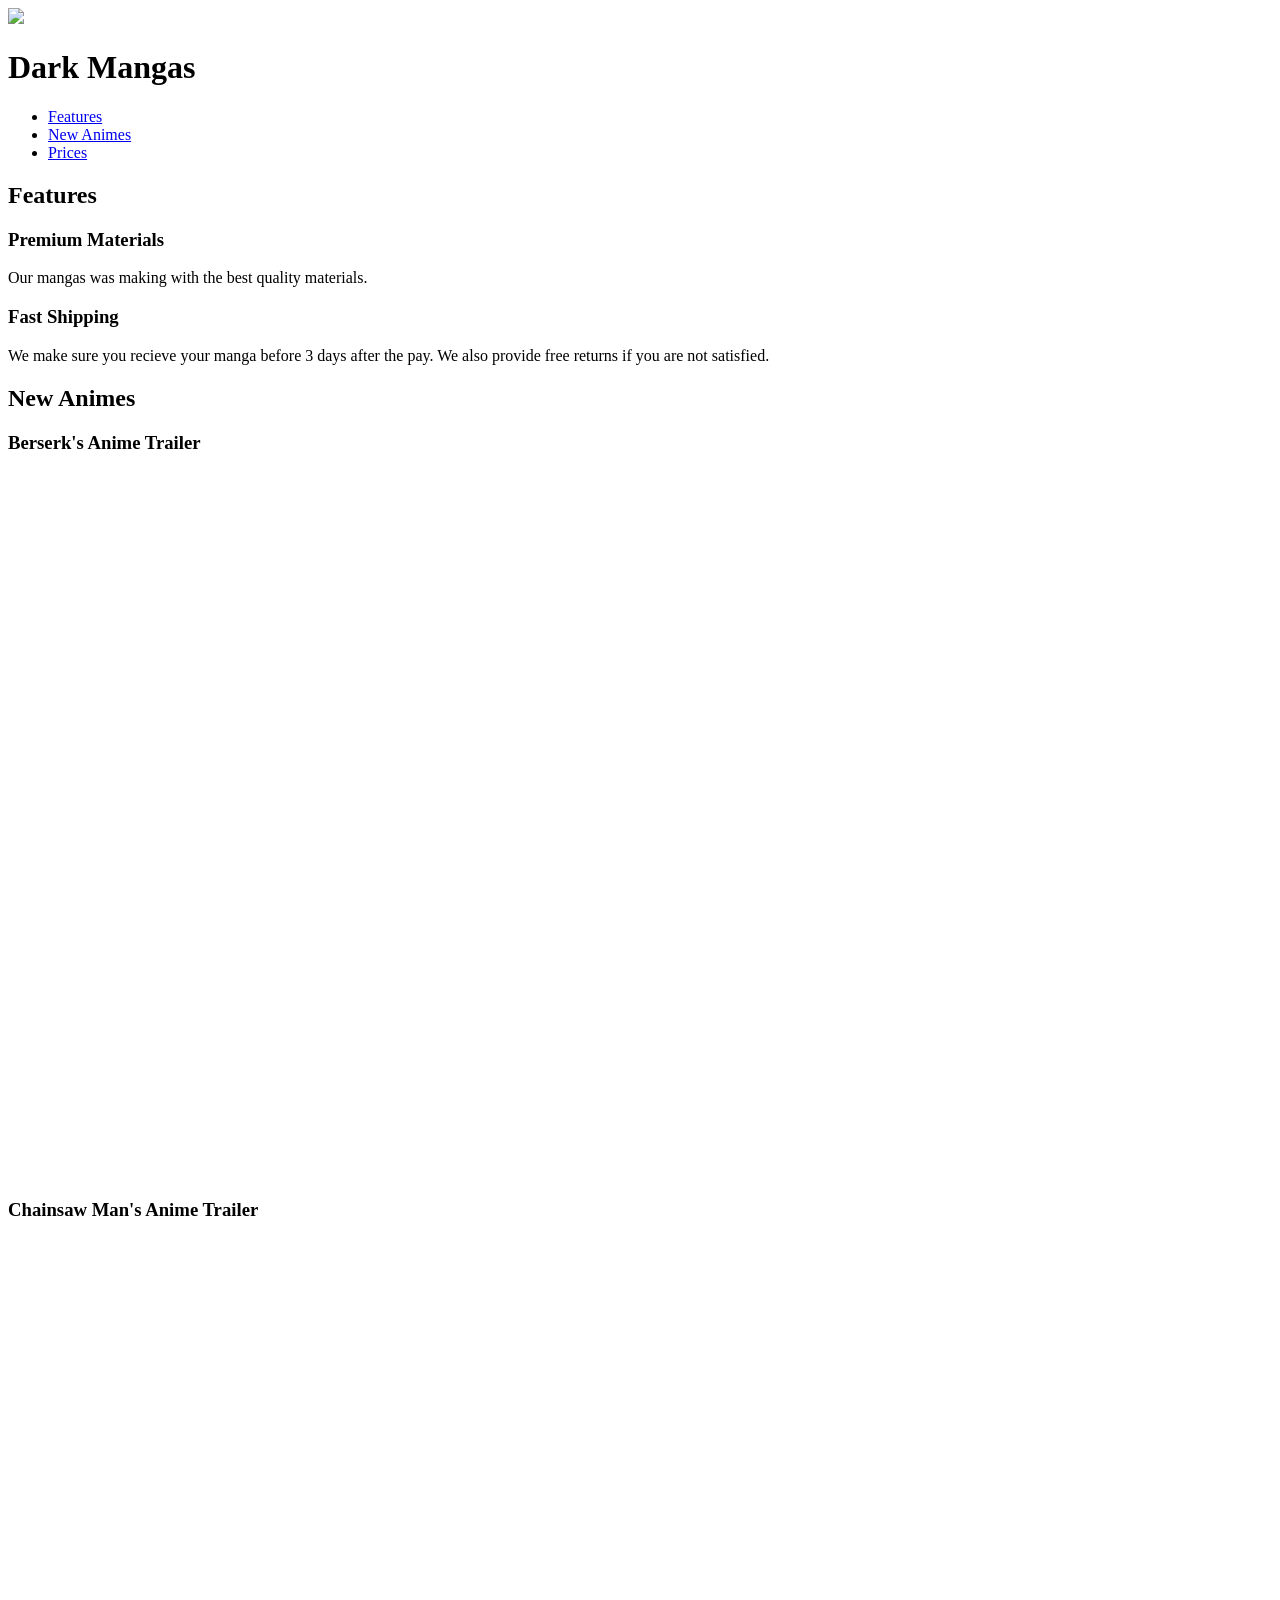
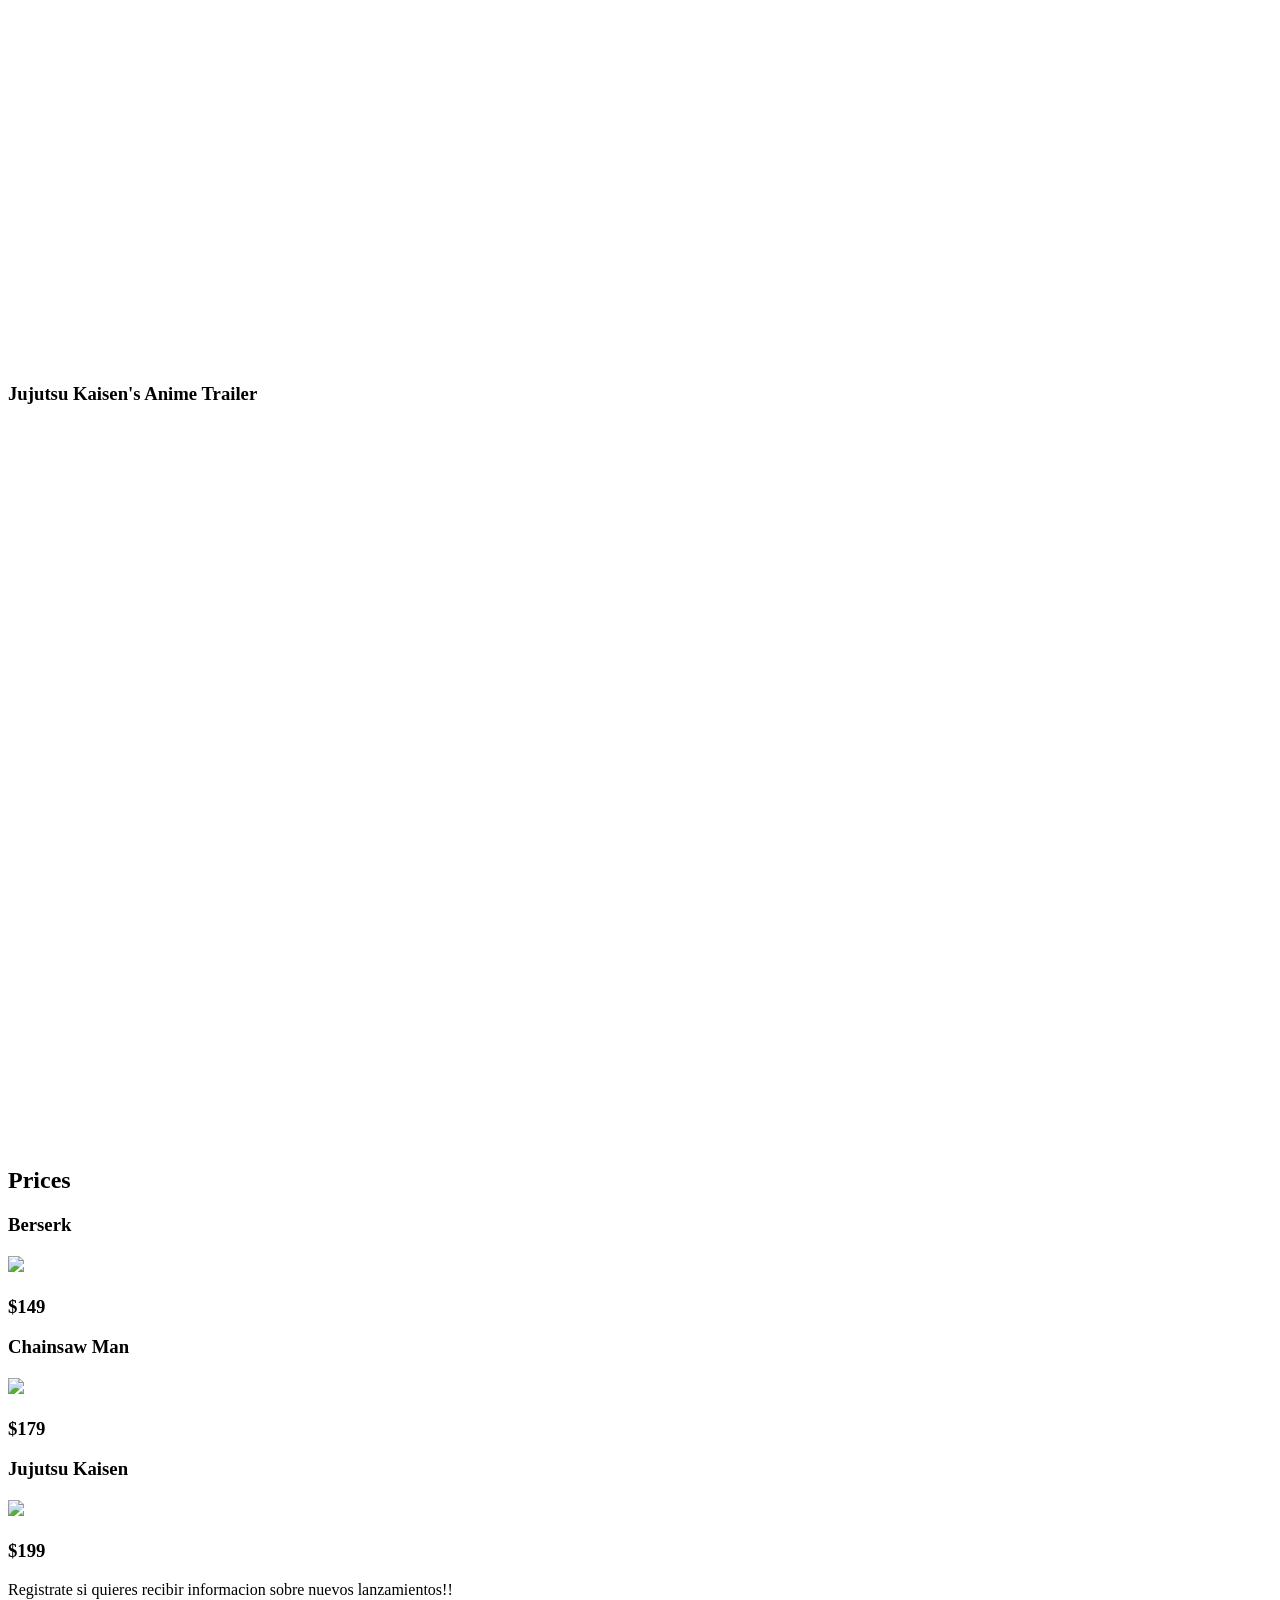
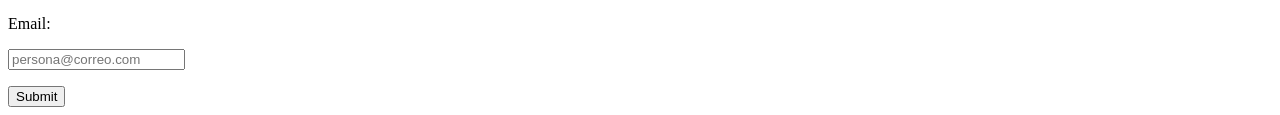
==== index.html @ f26cb859 "Rename mangas/mangas.html to index.html" ====
<!DOCTYPE html>
<html lang="en">
  <head>
    <meta charset="UTF-8">
    <meta http-equiv="X-UA-Compatible" content="IE=edge">
    <meta name="viewport" content="width=device-width, initial-scale=1.0">
    <title>
     Dark Mangas 
    </title>
    <link rel="stylesheet" href="mangas.css">
  </head>
  <body>
    <header id="header">
      <div class="titulo">
      <img id="header-img" src="https://i.pinimg.com/564x/a1/e4/4b/a1e44b229d422308aee03bdebfaa7f56.jpg" /><h1 class="principal">Dark Mangas</h1>
      </div>
      <nav id="nav-bar">
        <ul>
        <li>
          <a class="nav-link"href="#Features">Features</a>
        </li>
        <li>
          <a class="nav-link" href="#New-Animes">New Animes</a>
        </li>
        <li>
          <a class="nav-link" href="#Prices">Prices</a>
        </li>
        </ul>
    </nav>
    </header>
    <section id="Features">
      <div>
        <h2>Features</h2>
         <div class="material">
           <h3>Premium Materials</h3>
           <p>Our mangas was making with the best quality materials.</p>
         </div>
         <div class="material">
           <h3>Fast Shipping</h3>
           <p>We make sure you recieve your manga before 3 days after the pay. We also provide free returns if you are not satisfied.</p>
          </div>
      </div>
    </section>
    <section id="New-Animes">
      <div>
       <h2>New Animes</h2>
        <div class="anime-1">
          <h3>Berserk's Anime Trailer</h3>
          <div class="video-container">
            <iframe id="video" class="youtube-player" width="1280" height="704" src="https://www.youtube.com/embed/0MIw4xzxcTU" title="Berserk 2016 Official Trailer" frameborder="0" allow="accelerometer; autoplay; clipboard-write; encrypted-media; gyroscope; picture-in-picture; web-share" allowfullscreen></iframe>
          </div>
        </div>
        <div class="anime-1">
          <h3>Chainsaw Man's Anime Trailer</h3>
          <div class="video-container">
            <iframe id="video" class="youtube-player" width="1280" height="720" src="https://www.youtube.com/embed/l96zmDlWCBk" title="Chainsaw Man | OFFICIAL TRAILER" frameborder="0" allow="accelerometer; autoplay; clipboard-write; encrypted-media; gyroscope; picture-in-picture; web-share" allowfullscreen></iframe>
          </div>
        </div>
        <div class="anime-1">
          <h3>Jujutsu Kaisen's Anime Trailer</h3>
          <div class="video-container">
            <iframe id="video" class="youtube-player" width="1280" height="720" src="https://www.youtube.com/embed/fDKmSkMOkIk" title="Jujutsu Kaisen Season 2 Trailer | Prime Video" frameborder="0" allow="accelerometer; autoplay; clipboard-write; encrypted-media; gyroscope; picture-in-picture; web-share" allowfullscreen></iframe>
          </div>
        </div>
      </div>
    </section>
    <section id="Prices">
      <div>
        <h2>Prices</h2>
         <div class="letra-manga">
          <h3>Berserk<h3>
          <img class="manga-1" src="https://i.pinimg.com/564x/07/7c/04/077c042c9160aa0b19a8ef7e3de77bd4.jpg" />
          <h3>$149</h3>
         </div>
         <div class="letra-manga">
          <h3>Chainsaw Man<h3>
          <img class="manga-1" src="https://i.pinimg.com/564x/fe/69/d4/fe69d4ca4d312f24728423c8c7cb9c7e.jpg" />
          <h3>$179</h3>
         </div>
         <div class="letra-manga">
          <h3>Jujutsu Kaisen<h3>
          <img class="manga-1" src="https://i.pinimg.com/564x/ef/7d/d3/ef7dd38773b3e0aad49e6b349e5a4619.jpg" />
          <h3>$199</h3>
         </div>
      </div>
      <form id="form" action="https://www.freecodecamp.com/email-submit">
        <div>
         <p>Registrate si quieres recibir informacion sobre nuevos lanzamientos!!</p>
         <p class="email">Email: </p><input id="email" placeholder="persona@correo.com" type="email" name="email">
        </div>
        <p></p>
        <div>
         <input id="submit" type="submit">
        </div>
      </form>
    </section>
  </body>
</html>
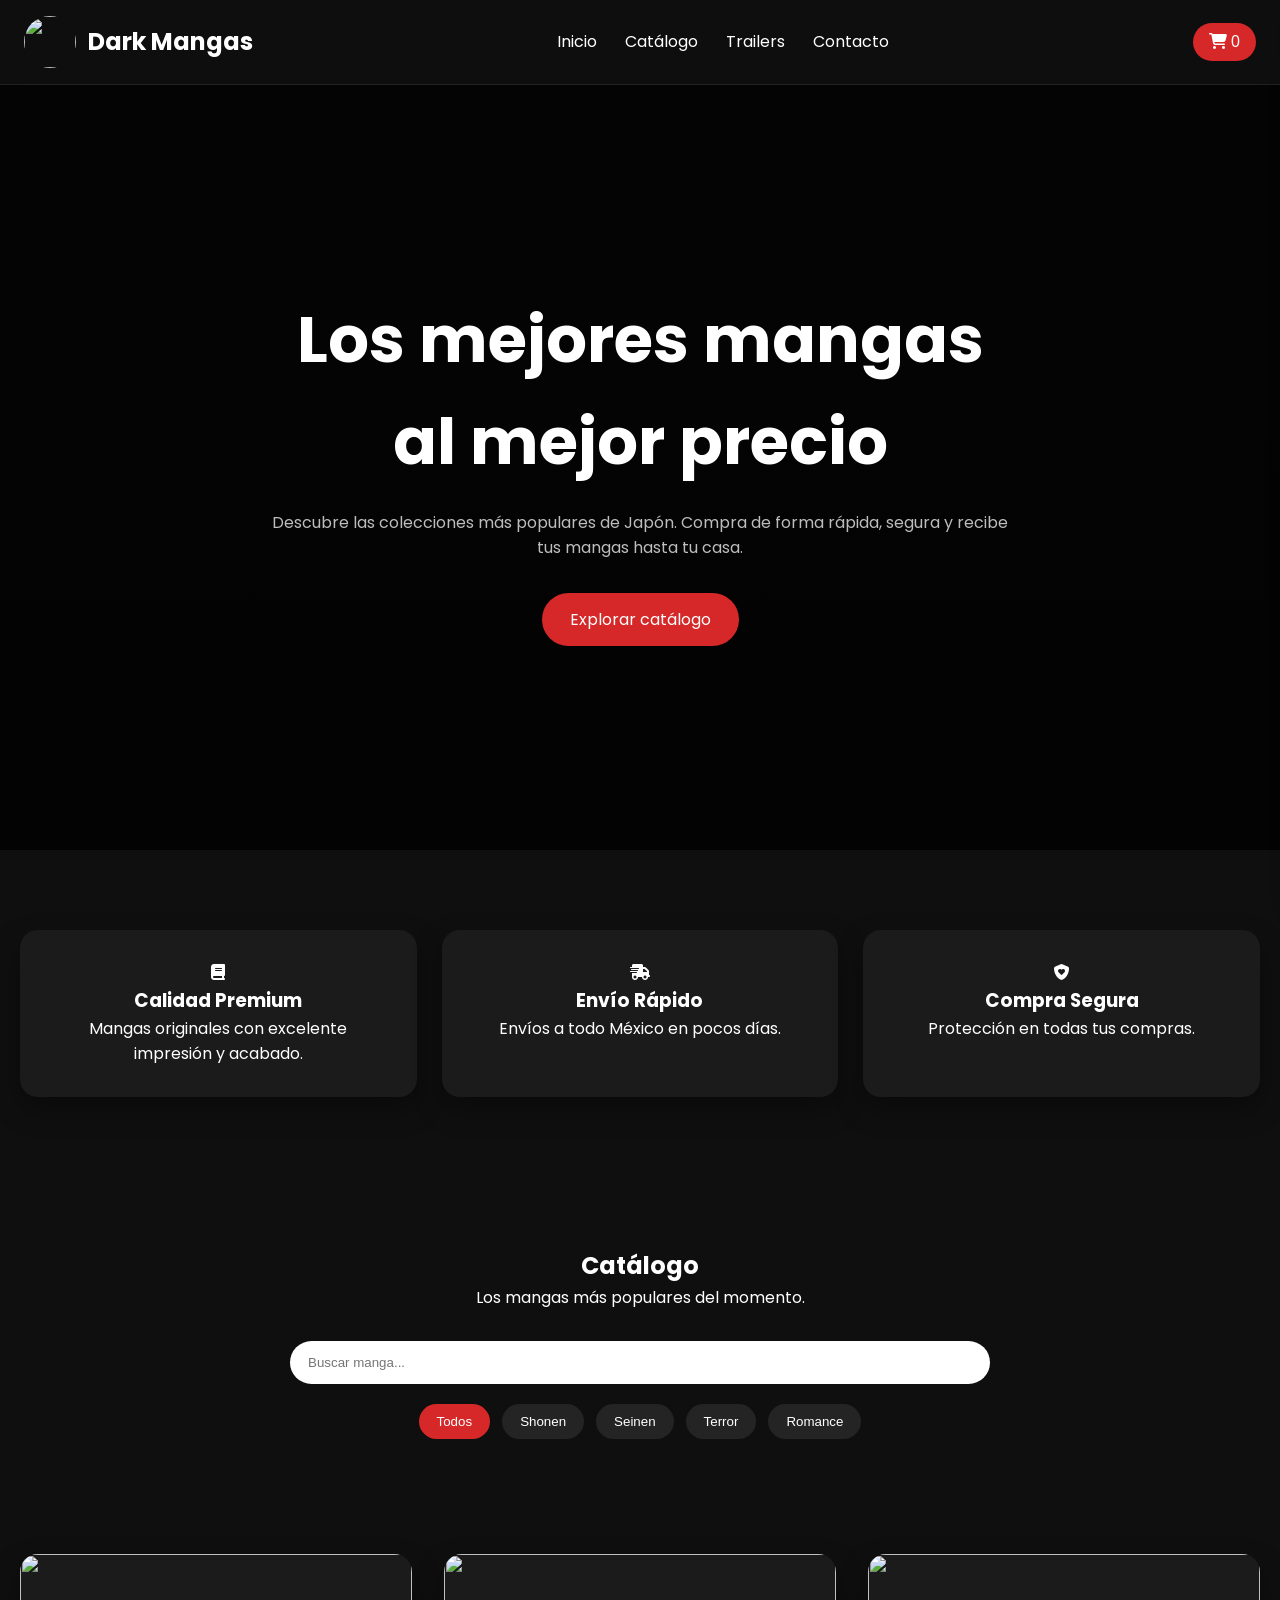
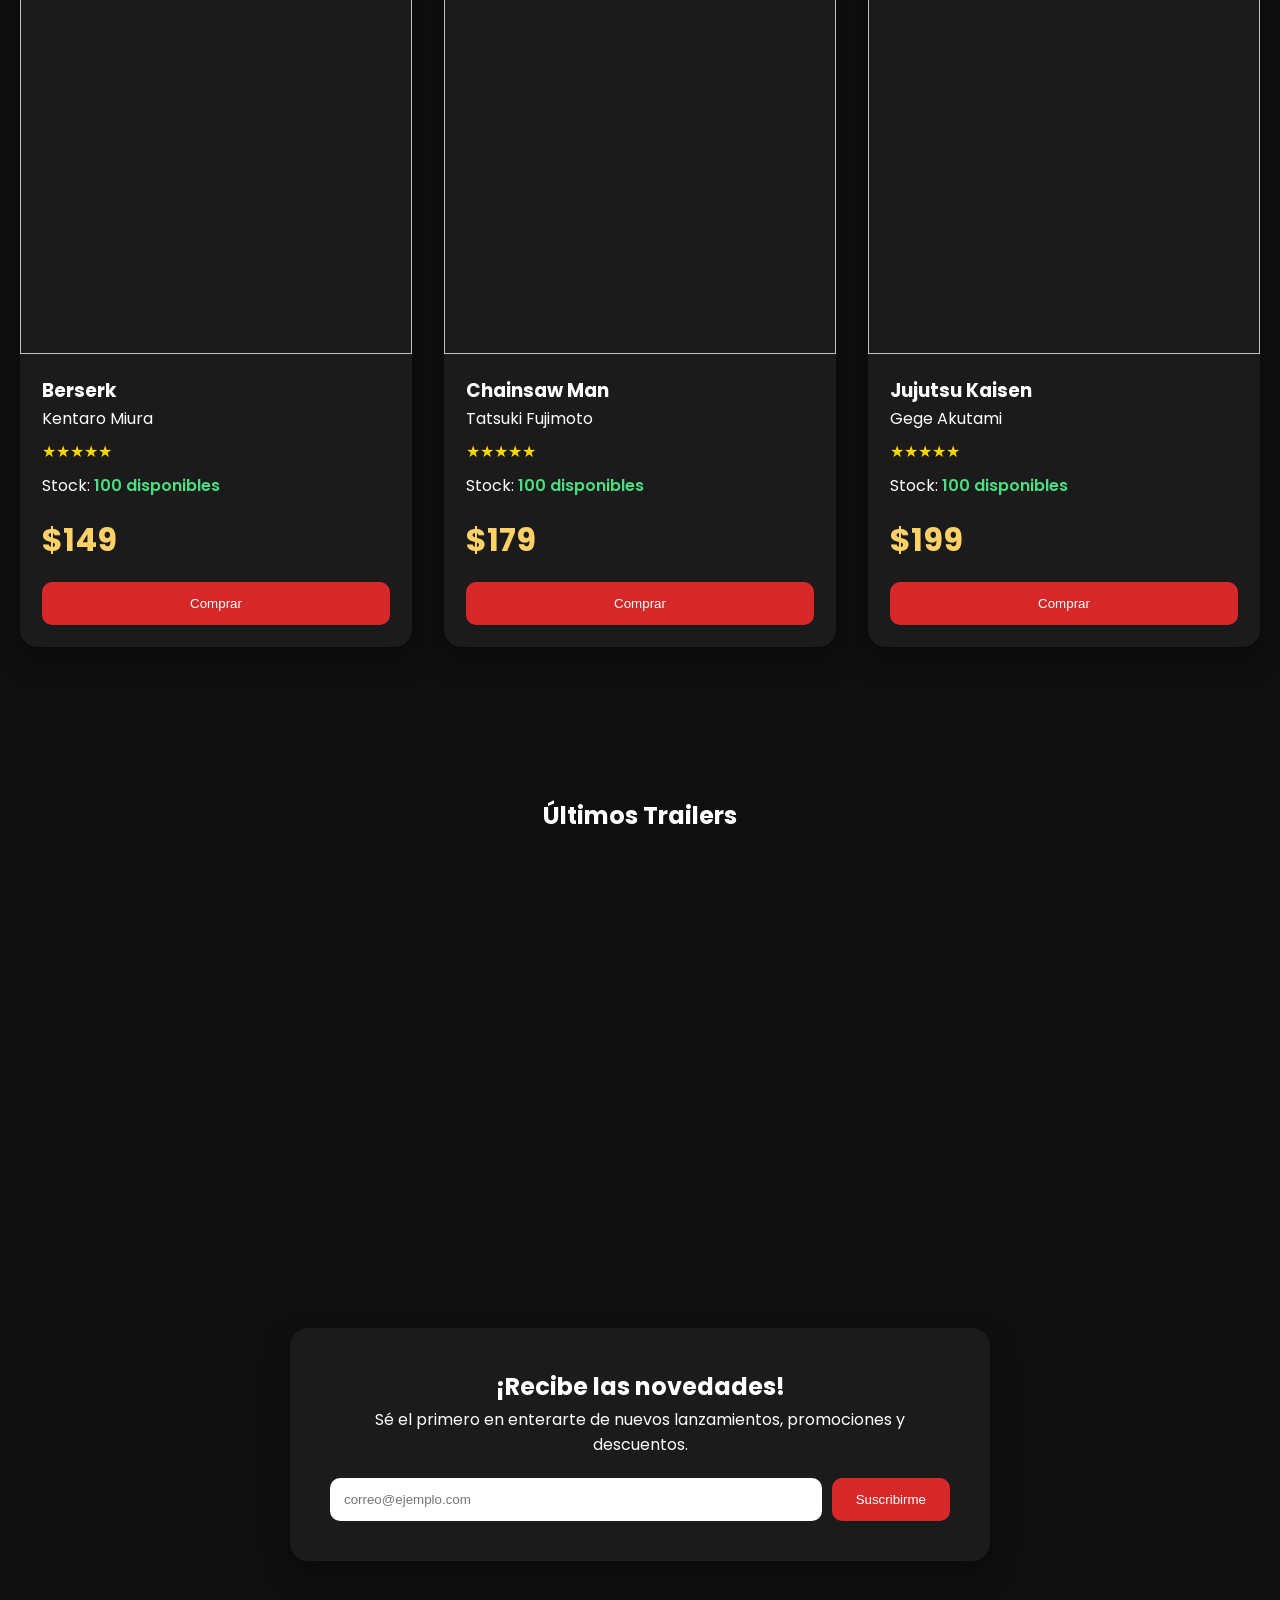
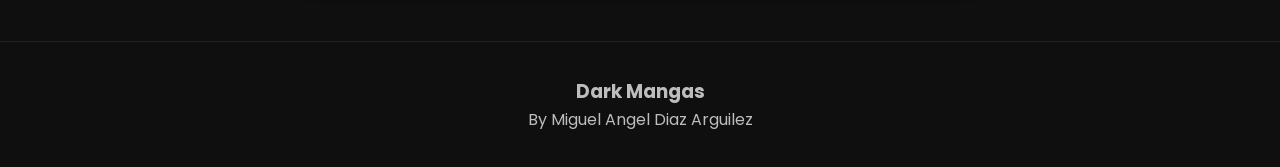
==== commit 13a10f71: "Add files via upload" ====
--- a/index.html
+++ b/index.html
@@ -1,98 +1,441 @@
-<!DOCTYPE html>
-<html lang="en">
-  <head>
-    <meta charset="UTF-8">
-    <meta http-equiv="X-UA-Compatible" content="IE=edge">
-    <meta name="viewport" content="width=device-width, initial-scale=1.0">
-    <title>
-     Dark Mangas 
-    </title>
-    <link rel="stylesheet" href="mangas.css">
-  </head>
-  <body>
-    <header id="header">
-      <div class="titulo">
-      <img id="header-img" src="https://i.pinimg.com/564x/a1/e4/4b/a1e44b229d422308aee03bdebfaa7f56.jpg" /><h1 class="principal">Dark Mangas</h1>
-      </div>
-      <nav id="nav-bar">
-        <ul>
-        <li>
-          <a class="nav-link"href="#Features">Features</a>
-        </li>
-        <li>
-          <a class="nav-link" href="#New-Animes">New Animes</a>
-        </li>
-        <li>
-          <a class="nav-link" href="#Prices">Prices</a>
-        </li>
-        </ul>
-    </nav>
-    </header>
-    <section id="Features">
-      <div>
-        <h2>Features</h2>
-         <div class="material">
-           <h3>Premium Materials</h3>
-           <p>Our mangas was making with the best quality materials.</p>
-         </div>
-         <div class="material">
-           <h3>Fast Shipping</h3>
-           <p>We make sure you recieve your manga before 3 days after the pay. We also provide free returns if you are not satisfied.</p>
-          </div>
-      </div>
-    </section>
-    <section id="New-Animes">
-      <div>
-       <h2>New Animes</h2>
-        <div class="anime-1">
-          <h3>Berserk's Anime Trailer</h3>
-          <div class="video-container">
-            <iframe id="video" class="youtube-player" width="1280" height="704" src="https://www.youtube.com/embed/0MIw4xzxcTU" title="Berserk 2016 Official Trailer" frameborder="0" allow="accelerometer; autoplay; clipboard-write; encrypted-media; gyroscope; picture-in-picture; web-share" allowfullscreen></iframe>
-          </div>
-        </div>
-        <div class="anime-1">
-          <h3>Chainsaw Man's Anime Trailer</h3>
-          <div class="video-container">
-            <iframe id="video" class="youtube-player" width="1280" height="720" src="https://www.youtube.com/embed/l96zmDlWCBk" title="Chainsaw Man | OFFICIAL TRAILER" frameborder="0" allow="accelerometer; autoplay; clipboard-write; encrypted-media; gyroscope; picture-in-picture; web-share" allowfullscreen></iframe>
-          </div>
-        </div>
-        <div class="anime-1">
-          <h3>Jujutsu Kaisen's Anime Trailer</h3>
-          <div class="video-container">
-            <iframe id="video" class="youtube-player" width="1280" height="720" src="https://www.youtube.com/embed/fDKmSkMOkIk" title="Jujutsu Kaisen Season 2 Trailer | Prime Video" frameborder="0" allow="accelerometer; autoplay; clipboard-write; encrypted-media; gyroscope; picture-in-picture; web-share" allowfullscreen></iframe>
-          </div>
-        </div>
-      </div>
-    </section>
-    <section id="Prices">
-      <div>
-        <h2>Prices</h2>
-         <div class="letra-manga">
-          <h3>Berserk<h3>
-          <img class="manga-1" src="https://i.pinimg.com/564x/07/7c/04/077c042c9160aa0b19a8ef7e3de77bd4.jpg" />
-          <h3>$149</h3>
-         </div>
-         <div class="letra-manga">
-          <h3>Chainsaw Man<h3>
-          <img class="manga-1" src="https://i.pinimg.com/564x/fe/69/d4/fe69d4ca4d312f24728423c8c7cb9c7e.jpg" />
-          <h3>$179</h3>
-         </div>
-         <div class="letra-manga">
-          <h3>Jujutsu Kaisen<h3>
-          <img class="manga-1" src="https://i.pinimg.com/564x/ef/7d/d3/ef7dd38773b3e0aad49e6b349e5a4619.jpg" />
-          <h3>$199</h3>
-         </div>
-      </div>
-      <form id="form" action="https://www.freecodecamp.com/email-submit">
-        <div>
-         <p>Registrate si quieres recibir informacion sobre nuevos lanzamientos!!</p>
-         <p class="email">Email: </p><input id="email" placeholder="persona@correo.com" type="email" name="email">
-        </div>
-        <p></p>
-        <div>
-         <input id="submit" type="submit">
-        </div>
-      </form>
-    </section>
-  </body>
-</html>
+<!DOCTYPE html>
+<html lang="es">
+
+<head>
+    <meta charset="UTF-8">
+    <meta name="viewport" content="width=device-width, initial-scale=1.0">
+
+    <title>Dark Mangas</title>
+
+    <!-- Google Fonts -->
+    <link rel="preconnect" href="https://fonts.googleapis.com">
+    <link rel="preconnect" href="https://fonts.gstatic.com" crossorigin>
+
+    <link href="https://fonts.googleapis.com/css2?family=Poppins:wght@300;400;500;600;700&display=swap"
+        rel="stylesheet">
+
+    <!-- Iconos -->
+    <link rel="stylesheet"
+        href="https://cdnjs.cloudflare.com/ajax/libs/font-awesome/6.7.1/css/all.min.css">
+
+    <link rel="stylesheet" href="mangas.css">
+</head>
+
+<body>
+
+    <!-- ================= HEADER ================= -->
+
+    <header>
+
+        <nav class="navbar">
+
+            <div class="logo">
+
+                <img src="https://i.pinimg.com/564x/a1/e4/4b/a1e44b229d422308aee03bdebfaa7f56.jpg">
+
+                <h2>Dark Mangas</h2>
+
+            </div>
+
+            <ul class="menu">
+
+                <li><a href="#inicio">Inicio</a></li>
+                <li><a href="#catalogo">Catálogo</a></li>
+                <li><a href="#trailers">Trailers</a></li>
+                <li><a href="#newsletter">Contacto</a></li>
+
+            </ul>
+
+            <div class="acciones">
+
+                <button class="carrito">
+
+                    <i class="fa-solid fa-cart-shopping"></i>
+
+                    <span id="contador-carrito">0</span>
+
+                </button>
+
+            </div>
+
+        </nav>
+
+    </header>
+
+
+
+    <!-- ================= HERO ================= -->
+
+    <section id="inicio" class="hero">
+
+        <div class="hero-texto">
+
+            <h1>Los mejores mangas al mejor precio</h1>
+
+            <p>
+                Descubre las colecciones más populares de Japón.
+                Compra de forma rápida, segura y recibe tus mangas hasta tu casa.
+            </p>
+
+            <a href="#catalogo" class="boton-principal">
+
+                Explorar catálogo
+
+            </a>
+
+        </div>
+
+    </section>
+
+
+
+    <!-- ================= BENEFICIOS ================= -->
+
+    <section class="beneficios">
+
+        <div class="beneficio">
+
+            <i class="fa-solid fa-book"></i>
+
+            <h3>Calidad Premium</h3>
+
+            <p>Mangas originales con excelente impresión y acabado.</p>
+
+        </div>
+
+        <div class="beneficio">
+
+            <i class="fa-solid fa-truck-fast"></i>
+
+            <h3>Envío Rápido</h3>
+
+            <p>Envíos a todo México en pocos días.</p>
+
+        </div>
+
+        <div class="beneficio">
+
+            <i class="fa-solid fa-shield-heart"></i>
+
+            <h3>Compra Segura</h3>
+
+            <p>Protección en todas tus compras.</p>
+
+        </div>
+
+    </section>
+
+
+
+    <!-- ================= CATALOGO ================= -->
+
+    <section id="catalogo">
+
+        <div class="titulo-seccion">
+
+            <h2>Catálogo</h2>
+
+            <p>Los mangas más populares del momento.</p>
+
+        </div>
+
+
+
+        <!-- Buscador -->
+
+        <div class="busqueda">
+
+            <input type="text"
+                placeholder="Buscar manga...">
+
+        </div>
+
+
+
+        <!-- Filtros -->
+
+        <div class="categorias">
+
+            <button class="activo">Todos</button>
+
+            <button>Shonen</button>
+
+            <button>Seinen</button>
+
+            <button>Terror</button>
+
+            <button>Romance</button>
+
+        </div>
+
+
+
+        <!-- Tarjetas -->
+
+        <div class="contenedor-mangas">
+
+            <!-- Manga -->
+
+            <article class="card">
+
+                <img src="https://i.pinimg.com/564x/07/7c/04/077c042c9160aa0b19a8ef7e3de77bd4.jpg">
+
+                <div class="info">
+
+                    <h3>Berserk</h3>
+
+                    <p>Kentaro Miura</p>
+
+                    <div class="estrellas">
+
+                        ★★★★★
+
+                    </div>
+
+                    <p class="stock">
+
+                        Stock:
+
+                        <span>100 disponibles</span>
+
+                    </p>
+
+                    <div class="precio">
+
+                        $149
+
+                    </div>
+
+                    <button class="comprar">
+
+                        Comprar
+
+                    </button>
+
+                </div>
+
+            </article>
+
+
+
+            <!-- Manga -->
+
+            <article class="card">
+
+                <img src="https://i.pinimg.com/564x/fe/69/d4/fe69d4ca4d312f24728423c8c7cb9c7e.jpg">
+
+                <div class="info">
+
+                    <h3>Chainsaw Man</h3>
+
+                    <p>Tatsuki Fujimoto</p>
+
+                    <div class="estrellas">
+
+                        ★★★★★
+
+                    </div>
+
+                    <p class="stock">
+
+                        Stock:
+
+                        <span>100 disponibles</span>
+
+                    </p>
+
+                    <div class="precio">
+
+                        $179
+
+                    </div>
+
+                    <button class="comprar">
+
+                        Comprar
+
+                    </button>
+
+                </div>
+
+            </article>
+
+
+
+            <!-- Manga -->
+
+            <article class="card">
+
+                <img src="https://i.pinimg.com/564x/ef/7d/d3/ef7dd38773b3e0aad49e6b349e5a4619.jpg">
+
+                <div class="info">
+
+                    <h3>Jujutsu Kaisen</h3>
+
+                    <p>Gege Akutami</p>
+
+                    <div class="estrellas">
+
+                        ★★★★★
+
+                    </div>
+
+                    <p class="stock">
+
+                        Stock:
+
+                        <span>100 disponibles</span>
+
+                    </p>
+
+                    <div class="precio">
+
+                        $199
+
+                    </div>
+
+                    <button class="comprar">
+
+                        Comprar
+
+                    </button>
+
+                </div>
+
+            </article>
+
+        </div>
+
+    </section>
+
+
+
+    <!-- ================= TRAILERS ================= -->
+
+    <section id="trailers">
+
+        <div class="titulo-seccion">
+
+            <h2>Últimos Trailers</h2>
+
+        </div>
+
+        <div class="contenedor-videos">
+
+            <iframe src="https://www.youtube.com/embed/0MIw4xzxcTU"
+                allowfullscreen></iframe>
+
+            <iframe src="https://www.youtube.com/embed/l96zmDlWCBk"
+                allowfullscreen></iframe>
+
+            <iframe src="https://www.youtube.com/embed/fDKmSkMOkIk"
+                allowfullscreen></iframe>
+
+        </div>
+
+    </section>
+
+
+
+    <!-- ================= NEWSLETTER ================= -->
+
+    <section id="newsletter">
+
+        <div class="newsletter">
+
+            <h2>
+
+                ¡Recibe las novedades!
+
+            </h2>
+
+            <p>
+
+                Sé el primero en enterarte de nuevos lanzamientos,
+                promociones y descuentos.
+
+            </p>
+
+            <form>
+
+                <input type="email"
+                    placeholder="correo@ejemplo.com"
+                    required>
+
+                <button>
+
+                    Suscribirme
+
+                </button>
+
+            </form>
+
+        </div>
+
+    </section>
+
+
+
+    <!-- ================= FOOTER ================= -->
+
+    <footer>
+
+        <h3>Dark Mangas</h3>
+
+        <p>
+
+            By Miguel Angel Diaz Arguilez
+
+        </p>
+
+    </footer>
+
+
+
+    <!-- ================= CARRITO ================= -->
+
+    <aside id="panel-carrito">
+
+        <h2>
+
+            <i class="fa-solid fa-cart-shopping"></i>
+
+            Carrito
+
+        </h2>
+
+        <div id="lista-carrito">
+
+            <p>
+
+                Tu carrito está vacío.
+
+            </p>
+
+        </div>
+
+        <div class="total">
+
+            Total:
+
+            <span>
+
+                $0
+
+            </span>
+
+        </div>
+
+        <button id="finalizar-compra">
+
+            Finalizar compra
+
+        </button>
+
+    </aside>
+
+    <script src="app.js"></script>
+
+</body>
+
+</html>
--- a/mangas.css
+++ b/mangas.css
@@ -0,0 +1,216 @@
+
+/* Dark Mangas - Base CSS */
+:root{
+  --bg:#0f0f0f;
+  --surface:#1b1b1b;
+  --surface2:#242424;
+  --primary:#d62828;
+  --primary-hover:#ff3b3b;
+  --accent:#ffd166;
+  --text:#fff;
+  --muted:#bdbdbd;
+  --radius:18px;
+  --shadow:0 12px 28px rgba(0,0,0,.35);
+}
+*{margin:0;padding:0;box-sizing:border-box}
+html{scroll-behavior:smooth}
+body{
+  font-family:'Poppins',sans-serif;
+  background:var(--bg);
+  color:var(--text);
+  line-height:1.6;
+}
+img{max-width:100%;display:block}
+a{text-decoration:none;color:inherit}
+header{
+  position:sticky;top:0;z-index:1000;
+  backdrop-filter:blur(12px);
+  background:rgba(15,15,15,.85);
+  border-bottom:1px solid rgba(255,255,255,.08)
+}
+.navbar{
+  max-width:1300px;
+  margin:auto;
+  display:flex;
+  align-items:center;
+  justify-content:space-between;
+  padding:16px 24px;
+}
+.logo{display:flex;align-items:center;gap:12px}
+.logo img{width:52px;height:52px;border-radius:50%}
+.menu{display:flex;gap:28px;list-style:none}
+.menu a{transition:.25s}
+.menu a:hover{color:var(--accent)}
+.carrito{
+  border:none;background:var(--primary);
+  color:#fff;padding:10px 16px;border-radius:999px;
+  cursor:pointer;font-size:1rem;transition:.25s;
+}
+.carrito:hover{background:var(--primary-hover);transform:translateY(-2px)}
+.hero{
+  min-height:85vh;
+  display:grid;
+  place-items:center;
+  text-align:center;
+  padding:2rem;
+  background:
+  linear-gradient(rgba(0,0,0,.72),rgba(0,0,0,.82)),
+  url("https://images.unsplash.com/photo-1515879218367-8466d910aaa4?q=80&w=1600&auto=format&fit=crop")
+  center/cover;
+}
+.hero-texto{max-width:760px}
+.hero h1{font-size:clamp(2.4rem,5vw,4.4rem);margin-bottom:1rem}
+.hero p{color:var(--muted);margin-bottom:2rem}
+.boton-principal{
+ display:inline-block;
+ background:var(--primary);
+ padding:14px 28px;
+ border-radius:999px;
+ transition:.3s;
+}
+.boton-principal:hover{background:var(--primary-hover);transform:scale(1.04)}
+.beneficios,.contenedor-mangas,.contenedor-videos{
+ max-width:1300px;margin:auto;padding:80px 20px;
+}
+.beneficios{
+ display:grid;
+ grid-template-columns:repeat(auto-fit,minmax(240px,1fr));
+ gap:25px;
+}
+.beneficio,.card,.newsletter,#panel-carrito{
+ background:var(--surface);
+ border-radius:var(--radius);
+ box-shadow:var(--shadow);
+}
+.beneficio{
+ padding:30px;text-align:center;
+ transition:.3s;
+}
+.beneficio:hover,.card:hover{transform:translateY(-8px)}
+.titulo-seccion{text-align:center;padding:70px 20px 30px}
+.busqueda{text-align:center;padding-bottom:20px}
+.busqueda input{
+ width:min(700px,90%);
+ padding:14px 18px;
+ border-radius:999px;border:none;
+}
+.categorias{
+ display:flex;justify-content:center;flex-wrap:wrap;
+ gap:12px;padding-bottom:35px;
+}
+.categorias button{
+ background:var(--surface2);color:#fff;border:none;
+ padding:10px 18px;border-radius:999px;cursor:pointer
+}
+.categorias .activo,.categorias button:hover{background:var(--primary)}
+.contenedor-mangas{
+ display:grid;
+ grid-template-columns:repeat(auto-fit,minmax(280px,1fr));
+ gap:32px;
+}
+.card{overflow:hidden;transition:.3s}
+.card img{height:400px;width:100%;object-fit:cover}
+.info{padding:22px}
+.estrellas{color:gold;margin:.5rem 0}
+.stock span{color:#4ade80;font-weight:600}
+.precio{font-size:2rem;font-weight:700;color:var(--accent);margin:1rem 0}
+.comprar{
+ width:100%;padding:14px;border:none;
+ background:var(--primary);color:#fff;
+ border-radius:10px;cursor:pointer;
+}
+.comprar:hover{background:var(--primary-hover)}
+.contenedor-videos{
+ display:grid;
+ grid-template-columns:repeat(auto-fit,minmax(320px,1fr));
+ gap:25px;
+}
+iframe{
+ width:100%;
+ aspect-ratio:16/9;
+ border:none;
+ border-radius:16px;
+}
+.newsletter{
+ max-width:700px;
+ margin:80px auto;
+ padding:40px;
+ text-align:center;
+}
+.newsletter form{
+ display:flex;
+ gap:10px;
+ flex-wrap:wrap;
+ justify-content:center;
+ margin-top:20px;
+}
+.newsletter input{
+ flex:1 1 300px;
+ padding:14px;
+ border:none;
+ border-radius:10px;
+}
+.newsletter button{
+ padding:14px 24px;
+ border:none;
+ background:var(--primary);
+ color:#fff;
+ border-radius:10px;
+ cursor:pointer;
+}
+footer{
+ text-align:center;
+ padding:35px;
+ border-top:1px solid rgba(255,255,255,.08);
+ color:var(--muted);
+}
+#panel-carrito{
+ position:fixed;
+ right:-380px;
+ top:0;
+ width:360px;
+ height:100vh;
+ padding:24px;
+ transition:.35s;
+}
+#panel-carrito.abierto{right:0}
+@media(max-width:768px){
+ .navbar{flex-wrap:wrap;gap:18px}
+ .menu{width:100%;justify-content:center;flex-wrap:wrap}
+ .hero{min-height:70vh}
+ .hero h1{font-size:2.3rem}
+ .card img{height:330px}
+}
+
+.item-carrito{
+    border-bottom:1px solid rgba(255,255,255,.15);
+    padding:10px 0;
+}
+
+.producto-carrito h4{
+    margin-bottom:5px;
+}
+
+.acciones-carrito{
+    display:flex;
+    gap:5px;
+    margin-top:10px;
+}
+
+.acciones-carrito button{
+    border:none;
+    cursor:pointer;
+    padding:6px 10px;
+    border-radius:6px;
+}
+
+.mas,
+.menos{
+    background:#ffd166;
+}
+
+.eliminar{
+    background:#d62828;
+    color:white;
+}
+
